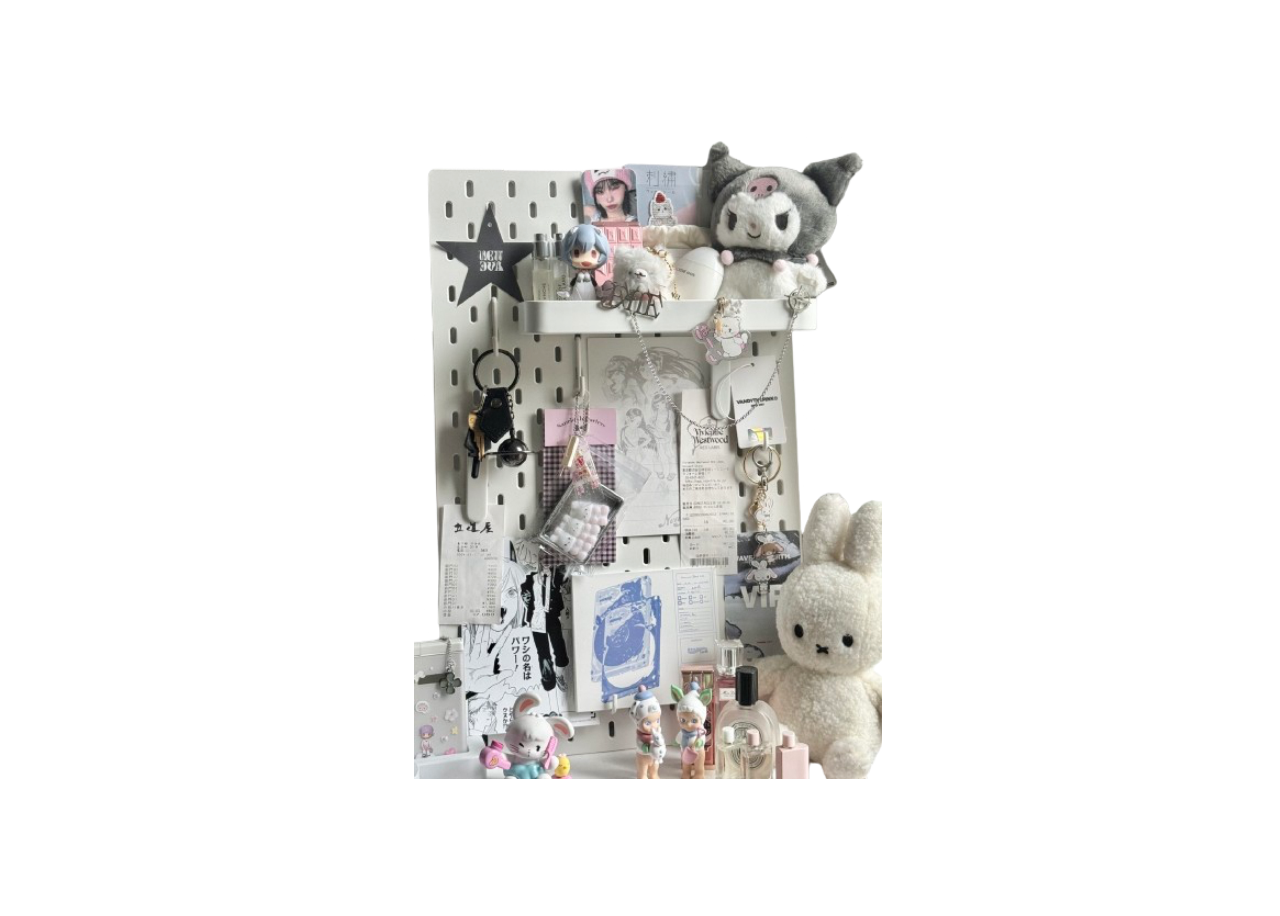
==== index.html @ bad77f85 "photos and index+style" ====
<!DOCTYPE html>
<html lang="en">
<head>
    <meta charset="UTF-8">
    <meta name="viewport" content="width=device-width, initial-scale=1.0">
    <title>multiple perspectives</title>
    <link rel="stylesheet" href="style.css">
</head>
<body>
    <div class="container">
        <div class = "item"></div>

    </div>
</body> 
</html>
---- style.css ----
.container {
    display: grid;
    width: 100vw;
    height: 100vh;
    grid-template-rows: repeat(7, 1fr);
    grid-template-columns: repeat(7, 1fr);
}

.item {
    background-image: url("assets/pegboard.png");
    background-size: contain;
    background-repeat: no-repeat;
    background-position: center center;
    grid-area: 2/3/7/6
}
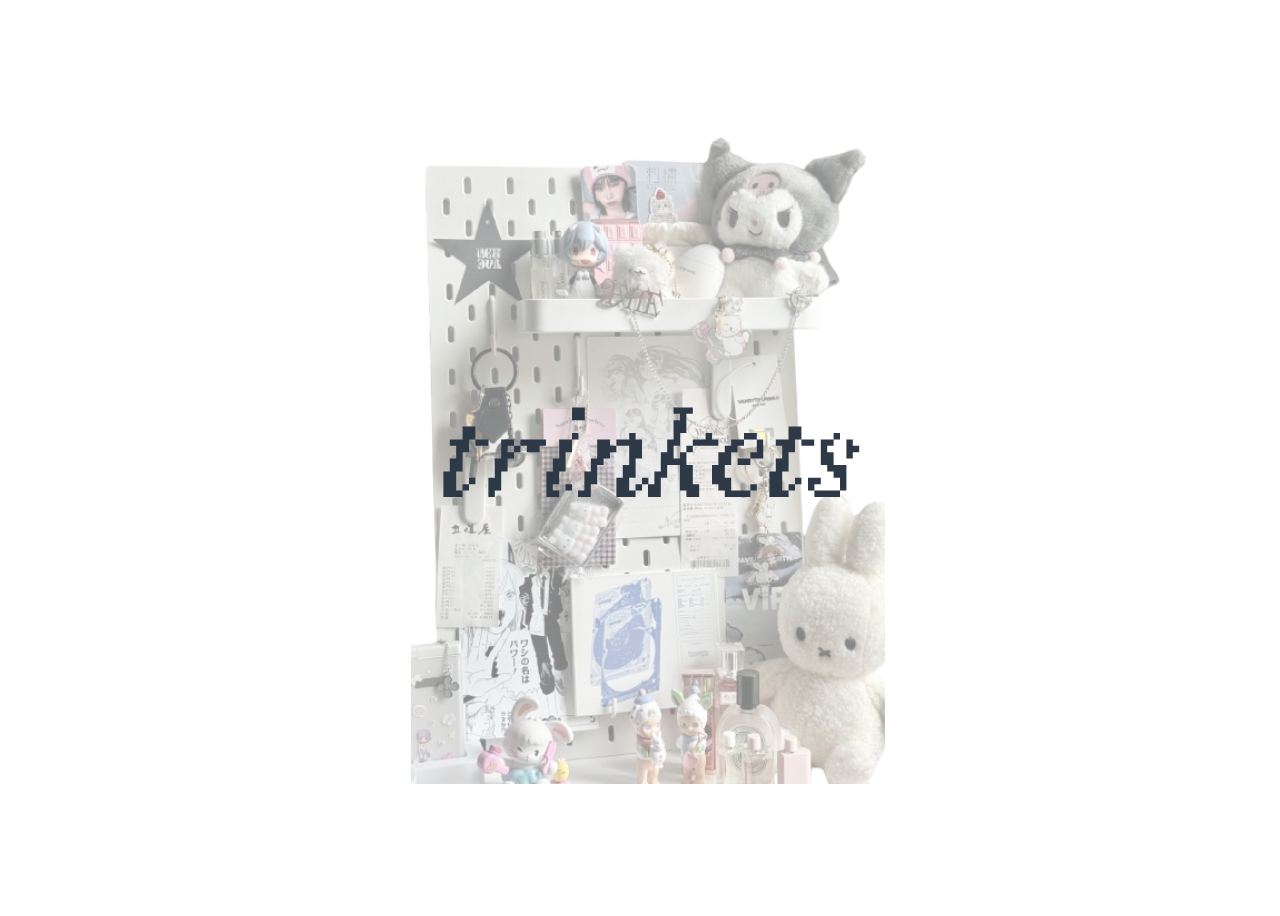
==== commit 23def1e4: "2" ====
--- a/index.html
+++ b/index.html
@@ -9,7 +9,7 @@
 <body>
     <div class="container">
         <div class = "item"></div>
-
+        <div class = "head"><a href="p0.html">trinkets</a></div>
     </div>
 </body> 
 </html>--- a/style.css
+++ b/style.css
@@ -1,3 +1,18 @@
+@font-face {
+    font-family: 'zpix';
+    src: url(assets/zpix.ttf);
+}
+
+@font-face {
+    font-family: 'RedactionReg';
+    src: url(assets/Redaction50-Regular.otf);
+}
+
+@font-face {
+    font-family: 'RedactionItalic';
+    src: url(assets/Redaction50-Italic.otf);
+}
+
 .container {
     display: grid;
     width: 100vw;
@@ -7,10 +22,105 @@
 }
 
 .item {
-    background-image: url("assets/pegboard.png");
+    background-image:linear-gradient(rgba(255,255,255,0.5), rgba(255,255,255,0.5)), url("assets/pegboard.png");
     background-size: contain;
     background-repeat: no-repeat;
     background-position: center center;
-    grid-area: 2/3/7/6
+    grid-area: 2/3/7/6;
 }
 
+.head {
+    font-family:'RedactionItalic';
+    text-align: center;
+    font-size:10vw;
+    font-weight: 200;
+    grid-area: 4/2/4/7;
+    color:rgb(46, 57, 71);
+}
+
+.text {
+    font-family:'RedactionItalic';
+    text-align: center;
+    font-size:3vh;
+    font-weight: 200;
+    grid-area: 4/3/5/6;
+    color:rgb(46, 57, 71);
+    line-height: 2;
+}
+
+.header {
+    font-family:'RedactionItalic';
+    text-align: left;
+    font-size:8vw;
+    font-weight: 200;
+    grid-area: 1/2/2/11;
+    color:rgb(46, 57, 71);
+}
+
+a {
+    text-decoration:none;
+    color:rgb(46, 57, 71);
+  }
+
+a:hover {
+    color:rgb(170, 183, 215);
+  }
+
+.p1container {
+    display: grid;
+    width: 100vw;
+    height: 100vh;
+    grid-template-rows: repeat(10, 1fr);
+    grid-template-columns: repeat(10, 1fr);
+}
+
+.p1grid {
+    background-image: url("assets/receipt.GIF");
+    background-size: contain;
+    background-repeat: no-repeat;
+    background-position: center;
+    grid-area: 2/7/11/11;
+}
+
+.p1polaroid1 {
+    background-image: url("assets/ttmcy1.jpg");
+    background-size: contain;
+    background-repeat: no-repeat;
+    background-position: center;
+    grid-area: 4/2/11/4;
+}
+
+.p1polaroid2 {
+    background-image: url("assets/ttmcy2.jpg");
+    background-size: contain;
+    background-repeat: no-repeat;
+    background-position: center;
+    grid-area: 4/4/11/6;
+}
+
+.p1polaroid3 {
+    background-image: url("assets/ttmcy3.jpg");
+    background-size: contain;
+    background-repeat: no-repeat;
+    background-position: center;
+    grid-area: 4/6/11/8;
+}
+
+.p1text {
+    font-family:'RedactionItalic';
+    text-align: left;
+    font-size:21px;
+    font-weight: 200;
+    grid-area: 2/2/5/7;
+    color:rgb(46, 57, 71);
+    line-height: 1.5;
+}
+
+.next {
+    font-family:'RedactionItalic';
+    text-align: center;
+    font-size:20px;
+    font-weight: 200;
+    grid-area: 4/7/5/8;
+    color:rgb(46, 57, 71);
+}
